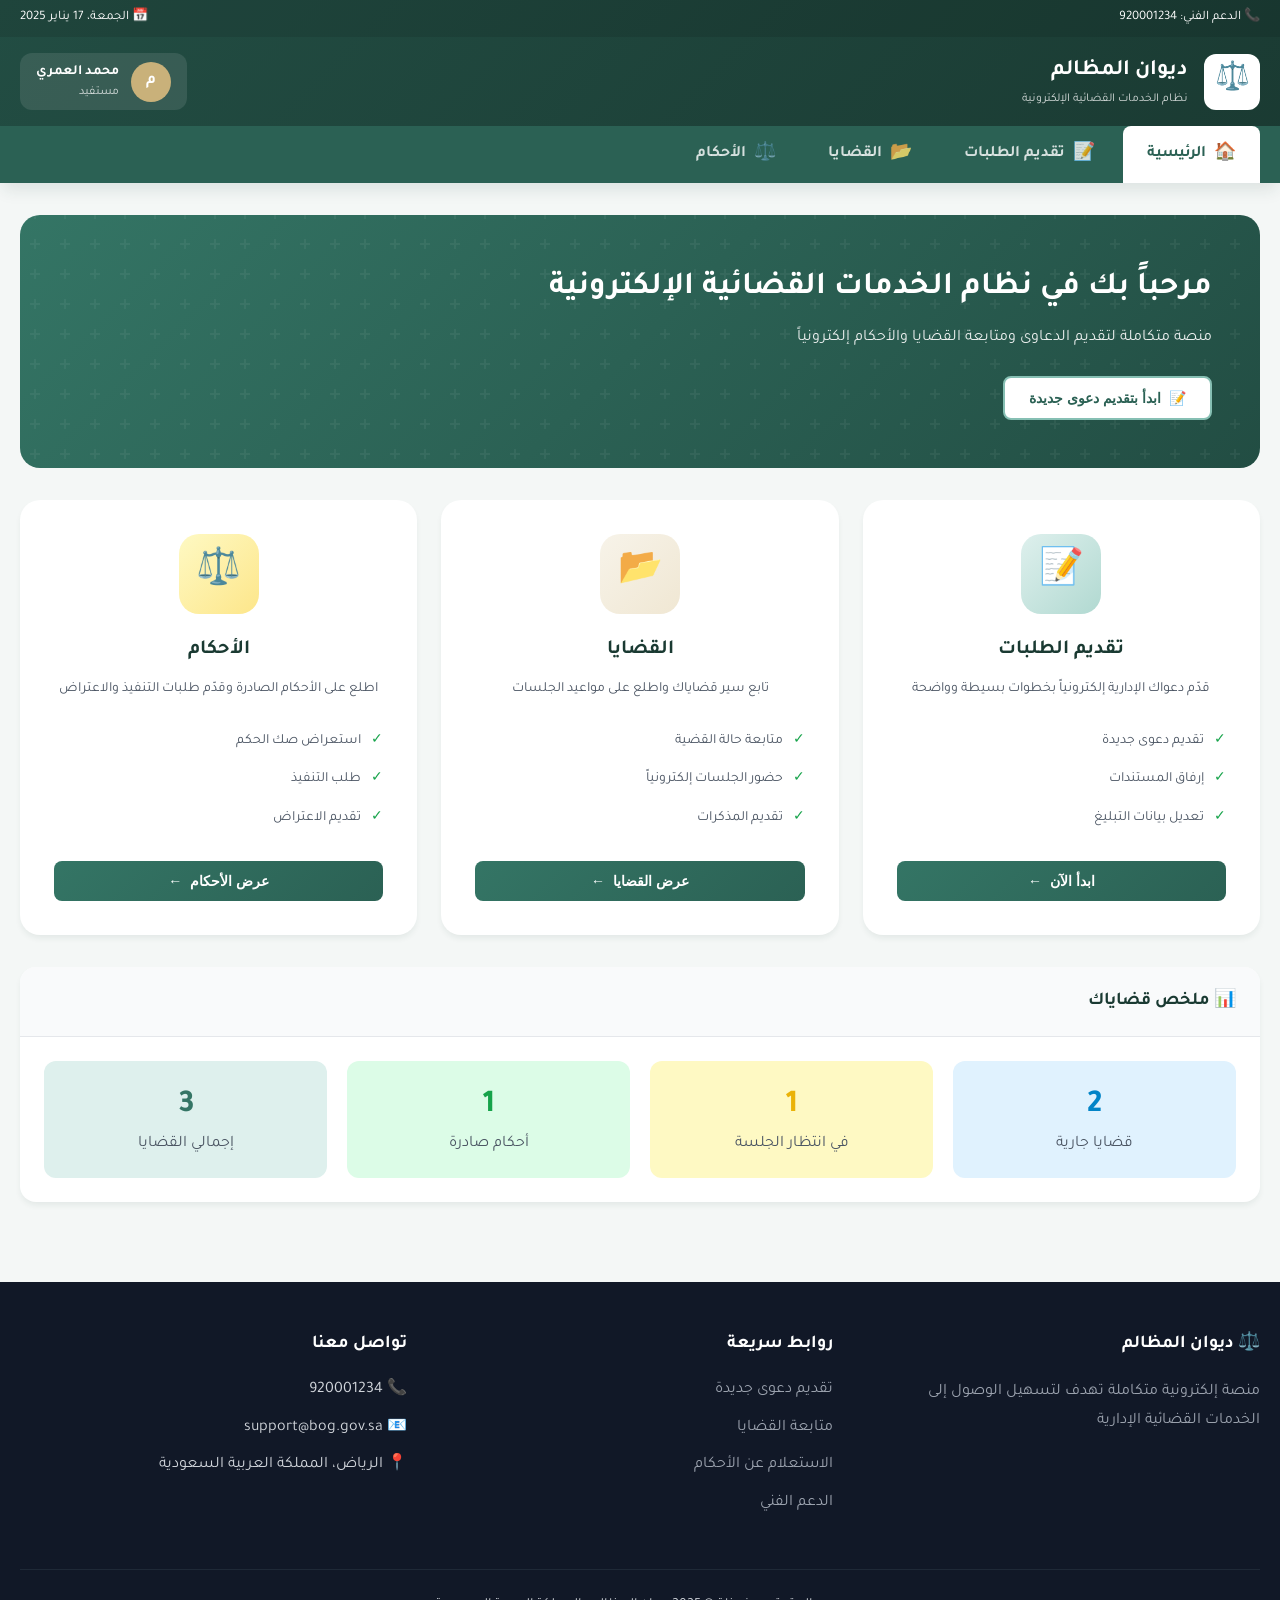
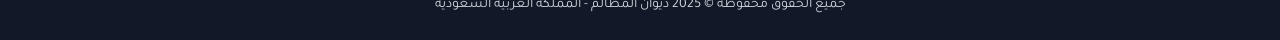
==== index.html @ 672f62c6 "s" ====
<!DOCTYPE html>
<html lang="ar" dir="rtl">

<head>
    <meta charset="UTF-8">
    <meta name="viewport" content="width=device-width, initial-scale=1.0">
    <title>نظام الخدمات القضائية الإلكترونية</title>

    <!-- استدعاء ملفات CSS -->
    <link rel="stylesheet" href="colors.css">
    <link rel="stylesheet" href="controls.css">
    <link rel="stylesheet" href="components.css">

    <!-- خط عربي -->
    <link href="https://fonts.googleapis.com/css2?family=Tajawal:wght@400;500;700;800&display=swap" rel="stylesheet">

    <style>
        body {
            font-family: 'Tajawal', 'Segoe UI', Tahoma, sans-serif;
        }
    </style>
</head>

<body>
    <!-- الهيدر -->
    <header class="header">
        <div class="header-top">
            <div class="container">
                <div>📞 الدعم الفني: 920001234</div>
                <div>📅 الجمعة، 17 يناير 2025</div>
            </div>
        </div>
        <div class="header-main">
            <div class="container">
                <div class="logo">
                    <div class="logo-icon">⚖️</div>
                    <div class="logo-text">
                        <h1>ديوان المظالم</h1>
                        <p>نظام الخدمات القضائية الإلكترونية</p>
                    </div>
                </div>
                <div class="header-actions">
                    <div class="user-menu">
                        <div class="user-avatar">م</div>
                        <div class="user-info">
                            <div class="user-name">محمد العمري</div>
                            <div class="user-role">مستفيد</div>
                        </div>
                    </div>
                </div>
            </div>
        </div>
        <nav class="main-nav">
            <div class="container">
                <ul class="nav-list">
                    <li class="nav-item active">
                        <a href="#" data-section="home">
                            <span class="nav-icon">🏠</span>
                            الرئيسية
                        </a>
                    </li>
                    <li class="nav-item">
                        <a href="#" data-section="requests">
                            <span class="nav-icon">📝</span>
                            تقديم الطلبات
                        </a>
                    </li>
                    <li class="nav-item">
                        <a href="#" data-section="cases">
                            <span class="nav-icon">📂</span>
                            القضايا
                        </a>
                    </li>
                    <li class="nav-item">
                        <a href="#" data-section="verdicts">
                            <span class="nav-icon">⚖️</span>
                            الأحكام
                        </a>
                    </li>
                </ul>
            </div>
        </nav>
    </header>

    <!-- المحتوى الرئيسي -->
    <main class="main-content">
        <div class="container" id="main-content">
            <!-- سيتم تحميل المحتوى ديناميكياً -->
        </div>
    </main>

    <!-- Footer -->
    <footer class="footer">
        <div class="container">
            <div class="footer-content">
                <div class="footer-section">
                    <h3>⚖️ ديوان المظالم</h3>
                    <p style="color: var(--gray-400); line-height: 1.8;">
                        منصة إلكترونية متكاملة تهدف لتسهيل الوصول إلى الخدمات القضائية الإدارية
                    </p>
                </div>
                <div class="footer-section">
                    <h3>روابط سريعة</h3>
                    <ul class="footer-links">
                        <li><a href="#">تقديم دعوى جديدة</a></li>
                        <li><a href="#">متابعة القضايا</a></li>
                        <li><a href="#">الاستعلام عن الأحكام</a></li>
                        <li><a href="#">الدعم الفني</a></li>
                    </ul>
                </div>
                <div class="footer-section">
                    <h3>تواصل معنا</h3>
                    <ul class="footer-links">
                        <li>📞 920001234</li>
                        <li>📧 support@bog.gov.sa</li>
                        <li>📍 الرياض، المملكة العربية السعودية</li>
                    </ul>
                </div>
            </div>
            <div class="footer-bottom">
                <p>جميع الحقوق محفوظة © 2025 ديوان المظالم - المملكة العربية السعودية</p>
            </div>
        </div>
    </footer>

    <!-- استدعاء ملف JavaScript -->
    <script src="app.js"></script>
</body>

</html>
---- colors.css ----
/* colors.css - هوية ناجز المحدثة */

:root {
    /* الألوان الأساسية - الأخضر الخاص بناجز */
    --primary-900: #1a3a32;
    --primary-800: #224d43;
    --primary-700: #2b6154;
    --primary-600: #347565;
    --primary-500: #3d8977;
    /* اللون الأساسي للهوية */
    --primary-400: #5fa494;
    --primary-300: #86bfb3;
    --primary-200: #b1d9d1;
    --primary-100: #def0ed;
    --primary-50: #eff8f6;

    /* الألوان الثانوية - الذهبي/البيج الهادئ */
    --secondary-900: #4a3f28;
    --secondary-800: #6b5c3b;
    --secondary-700: #8c794d;
    --secondary-600: #ad9660;
    --secondary-500: #c9b17a;
    /* اللون الذهبي الفرعي */
    --secondary-400: #d6c397;
    --secondary-300: #e3d5b5;
    --secondary-200: #f0e7d3;
    --secondary-100: #f7f3e9;
    --secondary-50: #fcfaf5;

    /* ألوان التنبيه والحالات */
    --warning-500: #eab308;
    /* برتقالي ذهبي */
    --warning-100: #fef9c3;
    --danger-500: #dc2626;
    /* أحمر رسمي */
    --danger-100: #fee2e2;
    --success-500: #16a34a;
    /* أخضر إيجابي */
    --success-100: #dcfce7;
    --info-500: #0284c7;
    /* أزرق معلوماتي */
    --info-100: #e0f2fe;

    /* ألوان محايدة (Neutral Grays) */
    --gray-900: #111827;
    --gray-800: #1f2937;
    --gray-700: #374151;
    --gray-600: #4b5563;
    --gray-500: #6b7280;
    --gray-400: #9ca3af;
    --gray-300: #d1d5db;
    --gray-200: #e5e7eb;
    --gray-100: #f3f4f6;
    --gray-50: #f9fafb;
    --white: #ffffff;

    /* ألوان الخلفية */
    --bg-primary: #f4f7f6;
    /* خلفية تميل للأخضر الفاتح جداً */
    --bg-secondary: var(--white);
    --bg-accent: var(--primary-50);

    /* ألوان النص */
    --text-primary: #1a3a32;
    /* نص داكن بلون الهوية */
    --text-secondary: #4b5563;
    --text-muted: #9ca3af;
    --text-inverse: var(--white);

    /* ألوان الحدود */
    --border-light: #e5e7eb;
    --border-medium: #d1d5db;
    --border-dark: var(--primary-200);

    /* ظلال ناعمة (Soft Shadows) */
    --shadow-sm: 0 1px 2px 0 rgba(26, 58, 50, 0.05);
    --shadow-md: 0 4px 6px -1px rgba(26, 58, 50, 0.08);
    --shadow-lg: 0 10px 15px -3px rgba(26, 58, 50, 0.1);
}
---- controls.css ----
/* controls.css - ملف عناصر التحكم */

/* إعادة تعيين */
* {
    margin: 0;
    padding: 0;
    box-sizing: border-box;
}

body {
    font-family: 'Segoe UI', Tahoma, Geneva, Verdana, sans-serif;
    background-color: var(--bg-primary);
    color: var(--text-primary);
    line-height: 1.6;
    direction: rtl;
}

/* الحاوية الرئيسية */
.container {
    max-width: 1400px;
    margin: 0 auto;
    padding: 0 20px;
}

/* الأزرار */
.btn {
    display: inline-flex;
    align-items: center;
    justify-content: center;
    gap: 8px;
    padding: 12px 24px;
    border: none;
    border-radius: 8px;
    font-size: 14px;
    font-weight: 600;
    cursor: pointer;
    transition: all 0.3s ease;
    text-decoration: none;
}

.btn-primary {
    background: linear-gradient(135deg, var(--primary-600), var(--primary-700));
    color: var(--text-inverse);
}

.btn-primary:hover {
    background: linear-gradient(135deg, var(--primary-700), var(--primary-800));
    transform: translateY(-2px);
    box-shadow: var(--shadow-lg);
}

.btn-secondary {
    background: var(--white);
    color: var(--primary-700);
    border: 2px solid var(--primary-300);
}

.btn-secondary:hover {
    background: var(--primary-50);
    border-color: var(--primary-500);
}

.btn-success {
    background: linear-gradient(135deg, var(--secondary-500), var(--secondary-600));
    color: var(--text-inverse);
}

.btn-success:hover {
    background: linear-gradient(135deg, var(--secondary-600), var(--secondary-700));
    transform: translateY(-2px);
}

.btn-danger {
    background: linear-gradient(135deg, var(--danger-500), #dc2626);
    color: var(--text-inverse);
}

.btn-outline {
    background: transparent;
    color: var(--primary-600);
    border: 2px solid var(--primary-400);
}

.btn-outline:hover {
    background: var(--primary-600);
    color: var(--text-inverse);
}

.btn-sm {
    padding: 8px 16px;
    font-size: 13px;
}

.btn-lg {
    padding: 16px 32px;
    font-size: 16px;
}

.btn-block {
    width: 100%;
}

/* حقول الإدخال */
.form-group {
    margin-bottom: 20px;
}

.form-label {
    display: block;
    margin-bottom: 8px;
    font-weight: 600;
    color: var(--text-primary);
}

.form-label.required::after {
    content: ' *';
    color: var(--danger-500);
}

.form-control {
    width: 100%;
    padding: 12px 16px;
    border: 2px solid var(--border-light);
    border-radius: 8px;
    font-size: 14px;
    transition: all 0.3s ease;
    background: var(--white);
}

.form-control:focus {
    outline: none;
    border-color: var(--primary-500);
    box-shadow: 0 0 0 3px rgba(58, 124, 165, 0.1);
}

.form-control:disabled {
    background: var(--gray-100);
    cursor: not-allowed;
}

.form-control.error {
    border-color: var(--danger-500);
}

.form-hint {
    font-size: 12px;
    color: var(--text-muted);
    margin-top: 4px;
}

.form-error {
    font-size: 12px;
    color: var(--danger-500);
    margin-top: 4px;
}

/* القوائم المنسدلة */
.form-select {
    appearance: none;
    background-image: url("data:image/svg+xml,%3Csvg xmlns='http://www.w3.org/2000/svg' width='12' height='12' viewBox='0 0 12 12'%3E%3Cpath fill='%236b7280' d='M6 8L1 3h10z'/%3E%3C/svg%3E");
    background-repeat: no-repeat;
    background-position: left 12px center;
    padding-left: 40px;
}

/* مربعات الاختيار */
.checkbox-group {
    display: flex;
    align-items: center;
    gap: 10px;
}

.checkbox {
    width: 20px;
    height: 20px;
    accent-color: var(--primary-600);
}

/* البطاقات */
.card {
    background: var(--white);
    border-radius: 16px;
    box-shadow: var(--shadow-md);
    overflow: hidden;
    transition: all 0.3s ease;
}

.card:hover {
    box-shadow: var(--shadow-xl);
    transform: translateY(-4px);
}

.card-header {
    padding: 20px 24px;
    border-bottom: 1px solid var(--border-light);
    background: var(--gray-50);
}

.card-title {
    font-size: 18px;
    font-weight: 700;
    color: var(--text-primary);
}

.card-body {
    padding: 24px;
}

.card-footer {
    padding: 16px 24px;
    border-top: 1px solid var(--border-light);
    background: var(--gray-50);
}

/* الشارات */
.badge {
    display: inline-flex;
    align-items: center;
    padding: 4px 12px;
    border-radius: 20px;
    font-size: 12px;
    font-weight: 600;
}

.badge-primary {
    background: var(--primary-100);
    color: var(--primary-700);
}

.badge-success {
    background: var(--success-100);
    color: var(--secondary-700);
}

.badge-warning {
    background: var(--warning-100);
    color: #b45309;
}

.badge-danger {
    background: var(--danger-100);
    color: #b91c1c;
}

.badge-info {
    background: var(--info-100);
    color: #1d4ed8;
}

/* التنبيهات */
.alert {
    padding: 16px 20px;
    border-radius: 12px;
    margin-bottom: 20px;
    display: flex;
    align-items: flex-start;
    gap: 12px;
}

.alert-success {
    background: var(--success-100);
    border: 1px solid var(--success-500);
    color: var(--secondary-800);
}

.alert-warning {
    background: var(--warning-100);
    border: 1px solid var(--warning-500);
    color: #92400e;
}

.alert-danger {
    background: var(--danger-100);
    border: 1px solid var(--danger-500);
    color: #991b1b;
}

.alert-info {
    background: var(--info-100);
    border: 1px solid var(--info-500);
    color: #1e40af;
}

/* الجداول */
.table-container {
    overflow-x: auto;
    border-radius: 12px;
    box-shadow: var(--shadow-md);
}

.table {
    width: 100%;
    border-collapse: collapse;
    background: var(--white);
}

.table th,
.table td {
    padding: 14px 16px;
    text-align: right;
    border-bottom: 1px solid var(--border-light);
}

.table th {
    background: var(--primary-700);
    color: var(--text-inverse);
    font-weight: 600;
}

.table tbody tr:hover {
    background: var(--gray-50);
}

.table tbody tr:last-child td {
    border-bottom: none;
}

/* التبويبات */
.tabs {
    display: flex;
    gap: 4px;
    background: var(--gray-100);
    padding: 4px;
    border-radius: 12px;
}

.tab {
    padding: 12px 24px;
    border: none;
    background: transparent;
    border-radius: 8px;
    cursor: pointer;
    font-weight: 600;
    color: var(--text-secondary);
    transition: all 0.3s ease;
}

.tab:hover {
    color: var(--primary-600);
}

.tab.active {
    background: var(--white);
    color: var(--primary-700);
    box-shadow: var(--shadow-sm);
}

/* خطوات المعالج */
.stepper {
    display: flex;
    justify-content: space-between;
    margin-bottom: 40px;
    position: relative;
}

.stepper::before {
    content: '';
    position: absolute;
    top: 20px;
    right: 0;
    left: 0;
    height: 3px;
    background: var(--gray-200);
    z-index: 0;
}

.step {
    display: flex;
    flex-direction: column;
    align-items: center;
    position: relative;
    z-index: 1;
}

.step-number {
    width: 44px;
    height: 44px;
    border-radius: 50%;
    background: var(--gray-200);
    color: var(--text-secondary);
    display: flex;
    align-items: center;
    justify-content: center;
    font-weight: 700;
    font-size: 16px;
    margin-bottom: 8px;
    transition: all 0.3s ease;
}

.step.active .step-number {
    background: var(--primary-600);
    color: var(--text-inverse);
    box-shadow: 0 0 0 4px rgba(58, 124, 165, 0.2);
}

.step.completed .step-number {
    background: var(--success-500);
    color: var(--text-inverse);
}

.step-label {
    font-size: 13px;
    font-weight: 600;
    color: var(--text-muted);
}

.step.active .step-label,
.step.completed .step-label {
    color: var(--text-primary);
}

/* Modal */
.modal-overlay {
    position: fixed;
    inset: 0;
    background: rgba(0, 0, 0, 0.5);
    display: flex;
    align-items: center;
    justify-content: center;
    z-index: 1000;
    opacity: 0;
    visibility: hidden;
    transition: all 0.3s ease;
}

.modal-overlay.active {
    opacity: 1;
    visibility: visible;
}

.modal {
    background: var(--white);
    border-radius: 20px;
    width: 90%;
    max-width: 600px;
    max-height: 90vh;
    overflow-y: auto;
    transform: scale(0.9);
    transition: all 0.3s ease;
}

.modal-overlay.active .modal {
    transform: scale(1);
}

.modal-header {
    padding: 20px 24px;
    border-bottom: 1px solid var(--border-light);
    display: flex;
    align-items: center;
    justify-content: space-between;
}

.modal-title {
    font-size: 20px;
    font-weight: 700;
}

.modal-close {
    width: 36px;
    height: 36px;
    border: none;
    background: var(--gray-100);
    border-radius: 50%;
    cursor: pointer;
    font-size: 20px;
    color: var(--text-secondary);
    transition: all 0.3s ease;
}

.modal-close:hover {
    background: var(--danger-100);
    color: var(--danger-500);
}

.modal-body {
    padding: 24px;
}

.modal-footer {
    padding: 16px 24px;
    border-top: 1px solid var(--border-light);
    display: flex;
    gap: 12px;
    justify-content: flex-start;
}

/* Loader */
.loader {
    width: 40px;
    height: 40px;
    border: 4px solid var(--gray-200);
    border-top-color: var(--primary-600);
    border-radius: 50%;
    animation: spin 1s linear infinite;
}

@keyframes spin {
    to {
        transform: rotate(360deg);
    }
}

/* رسائل فارغة */
.empty-state {
    text-align: center;
    padding: 60px 20px;
}

.empty-state-icon {
    font-size: 64px;
    margin-bottom: 20px;
}

.empty-state-title {
    font-size: 20px;
    font-weight: 700;
    margin-bottom: 8px;
    color: var(--text-primary);
}

.empty-state-text {
    color: var(--text-secondary);
    margin-bottom: 24px;
}
---- components.css ----
/* components.css - مكونات الواجهة الرئيسية */

/* الهيدر */
.header {
    background: linear-gradient(135deg, var(--primary-800), var(--primary-900));
    color: var(--text-inverse);
    padding: 0;
    position: sticky;
    top: 0;
    z-index: 100;
    box-shadow: var(--shadow-lg);
}

.header-top {
    background: rgba(0, 0, 0, 0.1);
    padding: 8px 0;
    font-size: 13px;
}

.header-top .container {
    display: flex;
    justify-content: space-between;
    align-items: center;
}

.header-main {
    padding: 16px 0;
}

.header-main .container {
    display: flex;
    justify-content: space-between;
    align-items: center;
}

.logo {
    display: flex;
    align-items: center;
    gap: 16px;
}

.logo-icon {
    width: 56px;
    height: 56px;
    background: var(--white);
    border-radius: 12px;
    display: flex;
    align-items: center;
    justify-content: center;
    font-size: 28px;
}

.logo-text h1 {
    font-size: 22px;
    font-weight: 700;
}

.logo-text p {
    font-size: 12px;
    opacity: 0.8;
}

.header-actions {
    display: flex;
    align-items: center;
    gap: 16px;
}

.user-menu {
    display: flex;
    align-items: center;
    gap: 12px;
    padding: 8px 16px;
    background: rgba(255, 255, 255, 0.1);
    border-radius: 12px;
    cursor: pointer;
    transition: all 0.3s ease;
}

.user-menu:hover {
    background: rgba(255, 255, 255, 0.2);
}

.user-avatar {
    width: 40px;
    height: 40px;
    background: var(--secondary-500);
    border-radius: 50%;
    display: flex;
    align-items: center;
    justify-content: center;
    font-weight: 700;
}

.user-info {
    text-align: right;
}

.user-name {
    font-weight: 600;
    font-size: 14px;
}

.user-role {
    font-size: 12px;
    opacity: 0.8;
}

/* التنقل الرئيسي */
.main-nav {
    background: var(--primary-700);
}

.nav-list {
    display: flex;
    list-style: none;
    gap: 4px;
}

.nav-item a {
    display: flex;
    align-items: center;
    gap: 8px;
    padding: 14px 24px;
    color: rgba(255, 255, 255, 0.8);
    text-decoration: none;
    font-weight: 600;
    transition: all 0.3s ease;
    border-radius: 8px 8px 0 0;
}

.nav-item a:hover,
.nav-item.active a {
    background: var(--white);
    color: var(--primary-700);
}

.nav-icon {
    font-size: 18px;
}

/* المحتوى الرئيسي */
.main-content {
    padding: 32px 0;
    min-height: calc(100vh - 200px);
}

/* البانر */
.hero-banner {
    background: linear-gradient(135deg, var(--primary-600), var(--primary-800));
    color: var(--text-inverse);
    padding: 48px;
    border-radius: 20px;
    margin-bottom: 32px;
    position: relative;
    overflow: hidden;
}

.hero-banner::before {
    content: '';
    position: absolute;
    top: -50%;
    left: -50%;
    width: 200%;
    height: 200%;
    background: url("data:image/svg+xml,%3Csvg width='60' height='60' viewBox='0 0 60 60' xmlns='http://www.w3.org/2000/svg'%3E%3Cg fill='none' fill-rule='evenodd'%3E%3Cg fill='%23ffffff' fill-opacity='0.05'%3E%3Cpath d='M36 34v-4h-2v4h-4v2h4v4h2v-4h4v-2h-4zm0-30V0h-2v4h-4v2h4v4h2V6h4V4h-4zM6 34v-4H4v4H0v2h4v4h2v-4h4v-2H6zM6 4V0H4v4H0v2h4v4h2V6h4V4H6z'/%3E%3C/g%3E%3C/g%3E%3C/svg%3E");
}

.hero-content {
    position: relative;
    z-index: 1;
}

.hero-title {
    font-size: 32px;
    font-weight: 700;
    margin-bottom: 12px;
}

.hero-subtitle {
    font-size: 16px;
    opacity: 0.9;
    margin-bottom: 24px;
}

/* بطاقات الخدمات */
.services-grid {
    display: grid;
    grid-template-columns: repeat(auto-fit, minmax(320px, 1fr));
    gap: 24px;
    margin-bottom: 32px;
}

.service-card {
    background: var(--white);
    border-radius: 20px;
    padding: 32px;
    text-align: center;
    box-shadow: var(--shadow-md);
    transition: all 0.3s ease;
    cursor: pointer;
    border: 2px solid transparent;
}

.service-card:hover {
    transform: translateY(-8px);
    box-shadow: var(--shadow-xl);
    border-color: var(--primary-300);
}

.service-card.active {
    border-color: var(--primary-500);
    background: var(--primary-50);
}

.service-icon {
    width: 80px;
    height: 80px;
    margin: 0 auto 20px;
    background: linear-gradient(135deg, var(--primary-100), var(--primary-200));
    border-radius: 20px;
    display: flex;
    align-items: center;
    justify-content: center;
    font-size: 36px;
}

.service-card:nth-child(2) .service-icon {
    background: linear-gradient(135deg, var(--secondary-100), var(--secondary-200));
}

.service-card:nth-child(3) .service-icon {
    background: linear-gradient(135deg, var(--warning-100), #fde68a);
}

.service-title {
    font-size: 20px;
    font-weight: 700;
    margin-bottom: 12px;
    color: var(--text-primary);
}

.service-desc {
    color: var(--text-secondary);
    font-size: 14px;
    margin-bottom: 20px;
    line-height: 1.7;
}

.service-features {
    text-align: right;
    margin-bottom: 24px;
}

.service-feature {
    display: flex;
    align-items: center;
    gap: 10px;
    padding: 8px 0;
    font-size: 14px;
    color: var(--text-secondary);
}

.service-feature-icon {
    color: var(--success-500);
}

/* نموذج تقديم الدعوى */
.form-section {
    background: var(--white);
    border-radius: 20px;
    padding: 32px;
    box-shadow: var(--shadow-md);
    margin-bottom: 24px;
}

.section-title {
    font-size: 20px;
    font-weight: 700;
    margin-bottom: 24px;
    padding-bottom: 16px;
    border-bottom: 2px solid var(--gray-100);
    display: flex;
    align-items: center;
    gap: 12px;
}

.section-icon {
    width: 44px;
    height: 44px;
    background: var(--primary-100);
    border-radius: 12px;
    display: flex;
    align-items: center;
    justify-content: center;
    font-size: 20px;
    color: var(--primary-600);
}

.form-row {
    display: grid;
    grid-template-columns: repeat(auto-fit, minmax(250px, 1fr));
    gap: 20px;
}

/* بطاقة الطرف */
.party-card {
    background: var(--gray-50);
    border-radius: 16px;
    padding: 24px;
    margin-bottom: 20px;
    border: 2px solid var(--border-light);
}

.party-header {
    display: flex;
    justify-content: space-between;
    align-items: center;
    margin-bottom: 20px;
}

.party-title {
    font-size: 16px;
    font-weight: 700;
    display: flex;
    align-items: center;
    gap: 10px;
}

.party-badge {
    padding: 4px 12px;
    background: var(--primary-100);
    color: var(--primary-700);
    border-radius: 20px;
    font-size: 12px;
    font-weight: 600;
}

/* رفع الملفات */
.file-upload-area {
    border: 2px dashed var(--border-medium);
    border-radius: 16px;
    padding: 40px;
    text-align: center;
    transition: all 0.3s ease;
    cursor: pointer;
}

.file-upload-area:hover,
.file-upload-area.dragover {
    border-color: var(--primary-500);
    background: var(--primary-50);
}

.file-upload-icon {
    font-size: 48px;
    color: var(--primary-400);
    margin-bottom: 16px;
}

.file-upload-text {
    font-size: 16px;
    color: var(--text-secondary);
    margin-bottom: 8px;
}

.file-upload-hint {
    font-size: 13px;
    color: var(--text-muted);
}

.file-list {
    margin-top: 20px;
}

.file-item {
    display: flex;
    align-items: center;
    justify-content: space-between;
    padding: 12px 16px;
    background: var(--gray-50);
    border-radius: 10px;
    margin-bottom: 8px;
}

.file-info {
    display: flex;
    align-items: center;
    gap: 12px;
}

.file-icon {
    font-size: 24px;
    color: var(--primary-500);
}

.file-name {
    font-weight: 600;
}

.file-size {
    font-size: 12px;
    color: var(--text-muted);
}

.file-remove {
    color: var(--danger-500);
    cursor: pointer;
    padding: 4px;
}

/* بطاقات القضايا */
.cases-list {
    display: flex;
    flex-direction: column;
    gap: 16px;
}

.case-card {
    background: var(--white);
    border-radius: 16px;
    padding: 24px;
    box-shadow: var(--shadow-md);
    border-right: 4px solid var(--primary-500);
    transition: all 0.3s ease;
}

.case-card:hover {
    box-shadow: var(--shadow-lg);
    transform: translateX(-4px);
}

.case-header {
    display: flex;
    justify-content: space-between;
    align-items: flex-start;
    margin-bottom: 16px;
}

.case-number {
    font-size: 18px;
    font-weight: 700;
    color: var(--primary-700);
}

.case-status {
    padding: 6px 14px;
    border-radius: 20px;
    font-size: 13px;
    font-weight: 600;
}

.case-status.pending {
    background: var(--warning-100);
    color: #b45309;
}

.case-status.active {
    background: var(--info-100);
    color: #1d4ed8;
}

.case-status.completed {
    background: var(--success-100);
    color: var(--secondary-700);
}

.case-details {
    display: grid;
    grid-template-columns: repeat(auto-fit, minmax(200px, 1fr));
    gap: 16px;
    margin-bottom: 20px;
}

.case-detail {
    display: flex;
    flex-direction: column;
    gap: 4px;
}

.case-detail-label {
    font-size: 12px;
    color: var(--text-muted);
}

.case-detail-value {
    font-weight: 600;
}

.case-actions {
    display: flex;
    gap: 12px;
    padding-top: 16px;
    border-top: 1px solid var(--border-light);
}

/* بطاقة الجلسة */
.session-card {
    background: linear-gradient(135deg, var(--primary-50), var(--white));
    border: 2px solid var(--primary-200);
    border-radius: 16px;
    padding: 24px;
    margin-bottom: 16px;
}

.session-header {
    display: flex;
    justify-content: space-between;
    align-items: center;
    margin-bottom: 20px;
}

.session-date {
    display: flex;
    align-items: center;
    gap: 12px;
}

.session-date-icon {
    width: 50px;
    height: 50px;
    background: var(--primary-600);
    color: var(--white);
    border-radius: 12px;
    display: flex;
    flex-direction: column;
    align-items: center;
    justify-content: center;
    font-size: 12px;
}

.session-date-day {
    font-size: 18px;
    font-weight: 700;
}

.session-info h4 {
    font-weight: 700;
    margin-bottom: 4px;
}

.session-info p {
    font-size: 13px;
    color: var(--text-secondary);
}

.session-link {
    display: inline-flex;
    align-items: center;
    gap: 8px;
    padding: 10px 20px;
    background: var(--success-500);
    color: var(--white);
    text-decoration: none;
    border-radius: 10px;
    font-weight: 600;
    transition: all 0.3s ease;
}

.session-link:hover {
    background: var(--secondary-600);
}

/* بطاقة الحكم */
.verdict-card {
    background: var(--white);
    border-radius: 20px;
    overflow: hidden;
    box-shadow: var(--shadow-lg);
}

.verdict-header {
    background: linear-gradient(135deg, var(--primary-700), var(--primary-800));
    color: var(--white);
    padding: 24px 32px;
}

.verdict-title {
    font-size: 20px;
    font-weight: 700;
    margin-bottom: 8px;
}

.verdict-meta {
    display: flex;
    gap: 24px;
    font-size: 14px;
    opacity: 0.9;
}

.verdict-body {
    padding: 32px;
}

.verdict-content {
    background: var(--gray-50);
    padding: 24px;
    border-radius: 12px;
    border-right: 4px solid var(--primary-500);
    margin-bottom: 24px;
    line-height: 1.8;
}

.verdict-actions {
    display: flex;
    gap: 16px;
    flex-wrap: wrap;
}

/* Footer */
.footer {
    background: var(--gray-900);
    color: var(--gray-300);
    padding: 48px 0 24px;
    margin-top: 48px;
}

.footer-content {
    display: grid;
    grid-template-columns: repeat(auto-fit, minmax(250px, 1fr));
    gap: 40px;
    margin-bottom: 40px;
}

.footer-section h3 {
    color: var(--white);
    font-size: 18px;
    margin-bottom: 20px;
}

.footer-links {
    list-style: none;
}

.footer-links li {
    margin-bottom: 12px;
}

.footer-links a {
    color: var(--gray-400);
    text-decoration: none;
    transition: color 0.3s ease;
}

.footer-links a:hover {
    color: var(--white);
}

.footer-bottom {
    padding-top: 24px;
    border-top: 1px solid var(--gray-800);
    text-align: center;
    font-size: 14px;
}

/* Responsive */
@media (max-width: 768px) {
    .header-main .container {
        flex-direction: column;
        gap: 16px;
    }

    .nav-list {
        flex-wrap: wrap;
        justify-content: center;
    }

    .hero-banner {
        padding: 24px;
    }

    .hero-title {
        font-size: 24px;
    }

    .services-grid {
        grid-template-columns: 1fr;
    }

    .form-row {
        grid-template-columns: 1fr;
    }

    .case-actions {
        flex-direction: column;
    }

    .verdict-actions {
        flex-direction: column;
    }

    .modal {
        width: 95%;
        margin: 10px;
    }
}
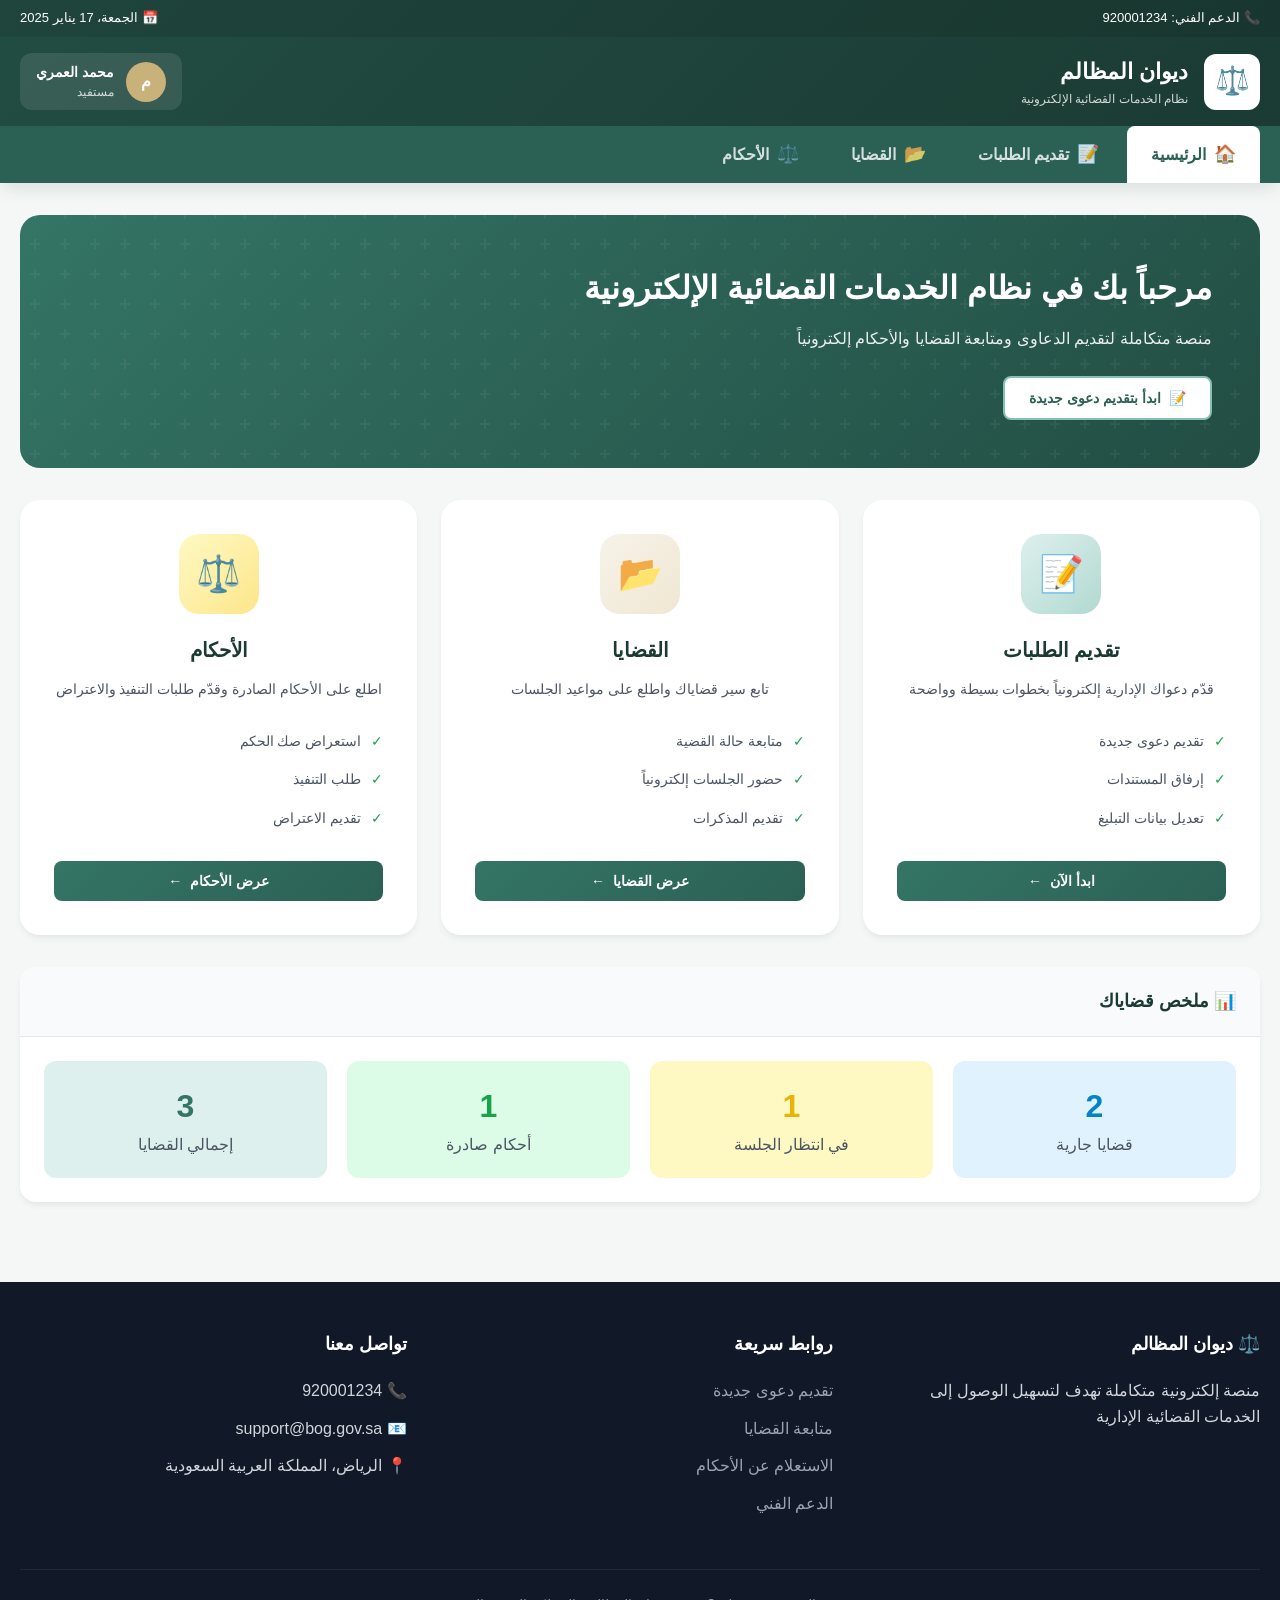
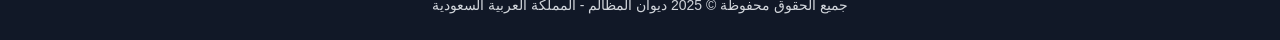
==== commit b3d658c1: "ss" ====
--- a/index.html
+++ b/index.html
@@ -4,30 +4,26 @@
 <head>
     <meta charset="UTF-8">
     <meta name="viewport" content="width=device-width, initial-scale=1.0">
-    <title>نظام الخدمات القضائية الإلكترونية</title>
+    <title>نظام الخدمات القضائية الإلكترونية - ديوان المظالم</title>
 
-    <!-- استدعاء ملفات CSS -->
-    <link rel="stylesheet" href="colors.css">
-    <link rel="stylesheet" href="controls.css">
-    <link rel="stylesheet" href="components.css">
-
-    <!-- خط عربي -->
-    <link href="https://fonts.googleapis.com/css2?family=Tajawal:wght@400;500;700;800&display=swap" rel="stylesheet">
-
-    <style>
-        body {
-            font-family: 'Tajawal', 'Segoe UI', Tahoma, sans-serif;
-        }
-    </style>
+    <!-- CSS Files -->
+    <link rel="stylesheet" href="css/variables.css">
+    <link rel="stylesheet" href="css/base.css">
+    <link rel="stylesheet" href="css/controls.css">
+    <link rel="stylesheet" href="css/layout.css">
+    <link rel="stylesheet" href="css/cards.css">
+    <link rel="stylesheet" href="css/forms.css">
+    <link rel="stylesheet" href="css/modals.css">
+    <link rel="stylesheet" href="css/tables.css">
 </head>
 
 <body>
-    <!-- الهيدر -->
+    <!-- Header -->
     <header class="header">
         <div class="header-top">
             <div class="container">
-                <div>📞 الدعم الفني: 920001234</div>
-                <div>📅 الجمعة، 17 يناير 2025</div>
+                <span>📞 الدعم الفني: 920001234</span>
+                <span>📅 الجمعة، 17 يناير 2025</span>
             </div>
         </div>
         <div class="header-main">
@@ -82,10 +78,10 @@
         </nav>
     </header>
 
-    <!-- المحتوى الرئيسي -->
+    <!-- Main Content -->
     <main class="main-content">
         <div class="container" id="main-content">
-            <!-- سيتم تحميل المحتوى ديناميكياً -->
+            <!-- المحتوى يتم تحميله ديناميكياً -->
         </div>
     </main>
 
@@ -95,9 +91,7 @@
             <div class="footer-content">
                 <div class="footer-section">
                     <h3>⚖️ ديوان المظالم</h3>
-                    <p style="color: var(--gray-400); line-height: 1.8;">
-                        منصة إلكترونية متكاملة تهدف لتسهيل الوصول إلى الخدمات القضائية الإدارية
-                    </p>
+                    <p>منصة إلكترونية متكاملة تهدف لتسهيل الوصول إلى الخدمات القضائية الإدارية</p>
                 </div>
                 <div class="footer-section">
                     <h3>روابط سريعة</h3>
@@ -123,8 +117,18 @@
         </div>
     </footer>
 
-    <!-- استدعاء ملف JavaScript -->
-    <script src="app.js"></script>
+    <!-- JavaScript Files -->
+    <script src="js/data.js"></script>
+    <script src="js/utils.js"></script>
+    <script src="js/navigation.js"></script>
+    <script src="js/pages/home.js"></script>
+    <script src="js/pages/requests.js"></script>
+    <script src="js/pages/cases.js"></script>
+    <script src="js/pages/verdicts.js"></script>
+    <script src="js/components/stepper.js"></script>
+    <script src="js/components/fileUpload.js"></script>
+    <script src="js/components/modals.js"></script>
+    <script src="js/app.js"></script>
 </body>
 
 </html>
--- a/css/variables.css
+++ b/css/variables.css
@@ -0,0 +1,72 @@
+/* variables.css - المتغيرات والألوان */
+
+:root {
+    /* الألوان الأساسية - الأخضر الخاص بناجز */
+    --primary-900: #1a3a32;
+    --primary-800: #224d43;
+    --primary-700: #2b6154;
+    --primary-600: #347565;
+    --primary-500: #3d8977;
+    --primary-400: #5fa494;
+    --primary-300: #86bfb3;
+    --primary-200: #b1d9d1;
+    --primary-100: #def0ed;
+    --primary-50: #eff8f6;
+
+    /* الألوان الثانوية - الذهبي/البيج الهادئ */
+    --secondary-900: #4a3f28;
+    --secondary-800: #6b5c3b;
+    --secondary-700: #8c794d;
+    --secondary-600: #ad9660;
+    --secondary-500: #c9b17a;
+    --secondary-400: #d6c397;
+    --secondary-300: #e3d5b5;
+    --secondary-200: #f0e7d3;
+    --secondary-100: #f7f3e9;
+    --secondary-50: #fcfaf5;
+
+    /* ألوان التنبيه والحالات */
+    --warning-500: #eab308;
+    --warning-100: #fef9c3;
+    --danger-500: #dc2626;
+    --danger-100: #fee2e2;
+    --success-500: #16a34a;
+    --success-100: #dcfce7;
+    --info-500: #0284c7;
+    --info-100: #e0f2fe;
+
+    /* ألوان محايدة */
+    --gray-900: #111827;
+    --gray-800: #1f2937;
+    --gray-700: #374151;
+    --gray-600: #4b5563;
+    --gray-500: #6b7280;
+    --gray-400: #9ca3af;
+    --gray-300: #d1d5db;
+    --gray-200: #e5e7eb;
+    --gray-100: #f3f4f6;
+    --gray-50: #f9fafb;
+    --white: #ffffff;
+
+    /* ألوان الخلفية */
+    --bg-primary: #f4f7f6;
+    --bg-secondary: var(--white);
+    --bg-accent: var(--primary-50);
+
+    /* ألوان النص */
+    --text-primary: #1a3a32;
+    --text-secondary: #4b5563;
+    --text-muted: #9ca3af;
+    --text-inverse: var(--white);
+
+    /* ألوان الحدود */
+    --border-light: #e5e7eb;
+    --border-medium: #d1d5db;
+    --border-dark: var(--primary-200);
+
+    /* ظلال */
+    --shadow-sm: 0 1px 2px 0 rgba(26, 58, 50, 0.05);
+    --shadow-md: 0 4px 6px -1px rgba(26, 58, 50, 0.08);
+    --shadow-lg: 0 10px 15px -3px rgba(26, 58, 50, 0.1);
+    --shadow-xl: 0 20px 25px -5px rgba(26, 58, 50, 0.1);
+}
--- a/css/base.css
+++ b/css/base.css
@@ -0,0 +1,26 @@
+/* base.css - الأساسيات */
+
+* {
+    margin: 0;
+    padding: 0;
+    box-sizing: border-box;
+}
+
+body {
+    font-family: 'Segoe UI', Tahoma, Geneva, Verdana, sans-serif;
+    background-color: var(--bg-primary);
+    color: var(--text-primary);
+    line-height: 1.6;
+    direction: rtl;
+}
+
+.container {
+    max-width: 1400px;
+    margin: 0 auto;
+    padding: 0 20px;
+}
+
+.main-content {
+    padding: 32px 0;
+    min-height: calc(100vh - 200px);
+}
--- a/css/controls.css
+++ b/css/controls.css
@@ -0,0 +1,217 @@
+/* controls.css - عناصر التحكم (الأزرار والشارات والتنبيهات) */
+
+/* الأزرار */
+.btn {
+    display: inline-flex;
+    align-items: center;
+    justify-content: center;
+    gap: 8px;
+    padding: 12px 24px;
+    border: none;
+    border-radius: 8px;
+    font-size: 14px;
+    font-weight: 600;
+    cursor: pointer;
+    transition: all 0.3s ease;
+    text-decoration: none;
+}
+
+.btn-primary {
+    background: linear-gradient(135deg, var(--primary-600), var(--primary-700));
+    color: var(--text-inverse);
+}
+
+.btn-primary:hover {
+    background: linear-gradient(135deg, var(--primary-700), var(--primary-800));
+    transform: translateY(-2px);
+    box-shadow: var(--shadow-lg);
+}
+
+.btn-secondary {
+    background: var(--white);
+    color: var(--primary-700);
+    border: 2px solid var(--primary-300);
+}
+
+.btn-secondary:hover {
+    background: var(--primary-50);
+    border-color: var(--primary-500);
+}
+
+.btn-success {
+    background: linear-gradient(135deg, var(--secondary-500), var(--secondary-600));
+    color: var(--text-inverse);
+}
+
+.btn-success:hover {
+    background: linear-gradient(135deg, var(--secondary-600), var(--secondary-700));
+    transform: translateY(-2px);
+}
+
+.btn-danger {
+    background: linear-gradient(135deg, var(--danger-500), #dc2626);
+    color: var(--text-inverse);
+}
+
+.btn-outline {
+    background: transparent;
+    color: var(--primary-600);
+    border: 2px solid var(--primary-400);
+}
+
+.btn-outline:hover {
+    background: var(--primary-600);
+    color: var(--text-inverse);
+}
+
+.btn-sm {
+    padding: 8px 16px;
+    font-size: 13px;
+}
+
+.btn-lg {
+    padding: 16px 32px;
+    font-size: 16px;
+}
+
+.btn-block {
+    width: 100%;
+}
+
+/* الشارات */
+.badge {
+    display: inline-flex;
+    align-items: center;
+    padding: 4px 12px;
+    border-radius: 20px;
+    font-size: 12px;
+    font-weight: 600;
+}
+
+.badge-primary {
+    background: var(--primary-100);
+    color: var(--primary-700);
+}
+
+.badge-success {
+    background: var(--success-100);
+    color: var(--secondary-700);
+}
+
+.badge-warning {
+    background: var(--warning-100);
+    color: #b45309;
+}
+
+.badge-danger {
+    background: var(--danger-100);
+    color: #b91c1c;
+}
+
+.badge-info {
+    background: var(--info-100);
+    color: #1d4ed8;
+}
+
+/* التنبيهات */
+.alert {
+    padding: 16px 20px;
+    border-radius: 12px;
+    margin-bottom: 20px;
+    display: flex;
+    align-items: flex-start;
+    gap: 12px;
+}
+
+.alert-success {
+    background: var(--success-100);
+    border: 1px solid var(--success-500);
+    color: var(--secondary-800);
+}
+
+.alert-warning {
+    background: var(--warning-100);
+    border: 1px solid var(--warning-500);
+    color: #92400e;
+}
+
+.alert-danger {
+    background: var(--danger-100);
+    border: 1px solid var(--danger-500);
+    color: #991b1b;
+}
+
+.alert-info {
+    background: var(--info-100);
+    border: 1px solid var(--info-500);
+    color: #1e40af;
+}
+
+/* التبويبات */
+.tabs {
+    display: flex;
+    gap: 4px;
+    background: var(--gray-100);
+    padding: 4px;
+    border-radius: 12px;
+}
+
+.tab {
+    padding: 12px 24px;
+    border: none;
+    background: transparent;
+    border-radius: 8px;
+    cursor: pointer;
+    font-weight: 600;
+    color: var(--text-secondary);
+    transition: all 0.3s ease;
+}
+
+.tab:hover {
+    color: var(--primary-600);
+}
+
+.tab.active {
+    background: var(--white);
+    color: var(--primary-700);
+    box-shadow: var(--shadow-sm);
+}
+
+/* Loader */
+.loader {
+    width: 40px;
+    height: 40px;
+    border: 4px solid var(--gray-200);
+    border-top-color: var(--primary-600);
+    border-radius: 50%;
+    animation: spin 1s linear infinite;
+}
+
+@keyframes spin {
+    to {
+        transform: rotate(360deg);
+    }
+}
+
+/* رسائل فارغة */
+.empty-state {
+    text-align: center;
+    padding: 60px 20px;
+}
+
+.empty-state-icon {
+    font-size: 64px;
+    margin-bottom: 20px;
+}
+
+.empty-state-title {
+    font-size: 20px;
+    font-weight: 700;
+    margin-bottom: 8px;
+    color: var(--text-primary);
+}
+
+.empty-state-text {
+    color: var(--text-secondary);
+    margin-bottom: 24px;
+}
--- a/css/layout.css
+++ b/css/layout.css
@@ -0,0 +1,245 @@
+/* layout.css - التخطيط (Header, Footer, Navigation) */
+
+/* الهيدر */
+.header {
+    background: linear-gradient(135deg, var(--primary-800), var(--primary-900));
+    color: var(--text-inverse);
+    padding: 0;
+    position: sticky;
+    top: 0;
+    z-index: 100;
+    box-shadow: var(--shadow-lg);
+}
+
+.header-top {
+    background: rgba(0, 0, 0, 0.1);
+    padding: 8px 0;
+    font-size: 13px;
+}
+
+.header-top .container {
+    display: flex;
+    justify-content: space-between;
+    align-items: center;
+}
+
+.header-main {
+    padding: 16px 0;
+}
+
+.header-main .container {
+    display: flex;
+    justify-content: space-between;
+    align-items: center;
+}
+
+.logo {
+    display: flex;
+    align-items: center;
+    gap: 16px;
+}
+
+.logo-icon {
+    width: 56px;
+    height: 56px;
+    background: var(--white);
+    border-radius: 12px;
+    display: flex;
+    align-items: center;
+    justify-content: center;
+    font-size: 28px;
+}
+
+.logo-text h1 {
+    font-size: 22px;
+    font-weight: 700;
+}
+
+.logo-text p {
+    font-size: 12px;
+    opacity: 0.8;
+}
+
+.header-actions {
+    display: flex;
+    align-items: center;
+    gap: 16px;
+}
+
+.user-menu {
+    display: flex;
+    align-items: center;
+    gap: 12px;
+    padding: 8px 16px;
+    background: rgba(255, 255, 255, 0.1);
+    border-radius: 12px;
+    cursor: pointer;
+    transition: all 0.3s ease;
+}
+
+.user-menu:hover {
+    background: rgba(255, 255, 255, 0.2);
+}
+
+.user-avatar {
+    width: 40px;
+    height: 40px;
+    background: var(--secondary-500);
+    border-radius: 50%;
+    display: flex;
+    align-items: center;
+    justify-content: center;
+    font-weight: 700;
+}
+
+.user-info {
+    text-align: right;
+}
+
+.user-name {
+    font-weight: 600;
+    font-size: 14px;
+}
+
+.user-role {
+    font-size: 12px;
+    opacity: 0.8;
+}
+
+/* التنقل الرئيسي */
+.main-nav {
+    background: var(--primary-700);
+}
+
+.nav-list {
+    display: flex;
+    list-style: none;
+    gap: 4px;
+}
+
+.nav-item a {
+    display: flex;
+    align-items: center;
+    gap: 8px;
+    padding: 14px 24px;
+    color: rgba(255, 255, 255, 0.8);
+    text-decoration: none;
+    font-weight: 600;
+    transition: all 0.3s ease;
+    border-radius: 8px 8px 0 0;
+}
+
+.nav-item a:hover,
+.nav-item.active a {
+    background: var(--white);
+    color: var(--primary-700);
+}
+
+.nav-icon {
+    font-size: 18px;
+}
+
+/* Footer */
+.footer {
+    background: var(--gray-900);
+    color: var(--gray-300);
+    padding: 48px 0 24px;
+    margin-top: 48px;
+}
+
+.footer-content {
+    display: grid;
+    grid-template-columns: repeat(auto-fit, minmax(250px, 1fr));
+    gap: 40px;
+    margin-bottom: 40px;
+}
+
+.footer-section h3 {
+    color: var(--white);
+    font-size: 18px;
+    margin-bottom: 20px;
+}
+
+.footer-links {
+    list-style: none;
+}
+
+.footer-links li {
+    margin-bottom: 12px;
+}
+
+.footer-links a {
+    color: var(--gray-400);
+    text-decoration: none;
+    transition: color 0.3s ease;
+}
+
+.footer-links a:hover {
+    color: var(--white);
+}
+
+.footer-bottom {
+    padding-top: 24px;
+    border-top: 1px solid var(--gray-800);
+    text-align: center;
+    font-size: 14px;
+}
+
+/* البانر */
+.hero-banner {
+    background: linear-gradient(135deg, var(--primary-600), var(--primary-800));
+    color: var(--text-inverse);
+    padding: 48px;
+    border-radius: 20px;
+    margin-bottom: 32px;
+    position: relative;
+    overflow: hidden;
+}
+
+.hero-banner::before {
+    content: '';
+    position: absolute;
+    top: -50%;
+    left: -50%;
+    width: 200%;
+    height: 200%;
+    background: url("data:image/svg+xml,%3Csvg width='60' height='60' viewBox='0 0 60 60' xmlns='http://www.w3.org/2000/svg'%3E%3Cg fill='none' fill-rule='evenodd'%3E%3Cg fill='%23ffffff' fill-opacity='0.05'%3E%3Cpath d='M36 34v-4h-2v4h-4v2h4v4h2v-4h4v-2h-4zm0-30V0h-2v4h-4v2h4v4h2V6h4V4h-4zM6 34v-4H4v4H0v2h4v4h2v-4h4v-2H6zM6 4V0H4v4H0v2h4v4h2V6h4V4H6z'/%3E%3C/g%3E%3C/g%3E%3C/svg%3E");
+}
+
+.hero-content {
+    position: relative;
+    z-index: 1;
+}
+
+.hero-title {
+    font-size: 32px;
+    font-weight: 700;
+    margin-bottom: 12px;
+}
+
+.hero-subtitle {
+    font-size: 16px;
+    opacity: 0.9;
+    margin-bottom: 24px;
+}
+
+/* Responsive */
+@media (max-width: 768px) {
+    .header-main .container {
+        flex-direction: column;
+        gap: 16px;
+    }
+
+    .nav-list {
+        flex-wrap: wrap;
+        justify-content: center;
+    }
+
+    .hero-banner {
+        padding: 24px;
+    }
+
+    .hero-title {
+        font-size: 24px;
+    }
+}
--- a/css/cards.css
+++ b/css/cards.css
@@ -0,0 +1,365 @@
+/* cards.css - البطاقات */
+
+/* البطاقات الأساسية */
+.card {
+    background: var(--white);
+    border-radius: 16px;
+    box-shadow: var(--shadow-md);
+    overflow: hidden;
+    transition: all 0.3s ease;
+}
+
+.card:hover {
+    box-shadow: var(--shadow-xl);
+    transform: translateY(-4px);
+}
+
+.card-header {
+    padding: 20px 24px;
+    border-bottom: 1px solid var(--border-light);
+    background: var(--gray-50);
+}
+
+.card-title {
+    font-size: 18px;
+    font-weight: 700;
+    color: var(--text-primary);
+}
+
+.card-body {
+    padding: 24px;
+}
+
+.card-footer {
+    padding: 16px 24px;
+    border-top: 1px solid var(--border-light);
+    background: var(--gray-50);
+}
+
+/* بطاقات الخدمات */
+.services-grid {
+    display: grid;
+    grid-template-columns: repeat(auto-fit, minmax(320px, 1fr));
+    gap: 24px;
+    margin-bottom: 32px;
+}
+
+.service-card {
+    background: var(--white);
+    border-radius: 20px;
+    padding: 32px;
+    text-align: center;
+    box-shadow: var(--shadow-md);
+    transition: all 0.3s ease;
+    cursor: pointer;
+    border: 2px solid transparent;
+}
+
+.service-card:hover {
+    transform: translateY(-8px);
+    box-shadow: var(--shadow-xl);
+    border-color: var(--primary-300);
+}
+
+.service-card.active {
+    border-color: var(--primary-500);
+    background: var(--primary-50);
+}
+
+.service-icon {
+    width: 80px;
+    height: 80px;
+    margin: 0 auto 20px;
+    background: linear-gradient(135deg, var(--primary-100), var(--primary-200));
+    border-radius: 20px;
+    display: flex;
+    align-items: center;
+    justify-content: center;
+    font-size: 36px;
+}
+
+.service-card:nth-child(2) .service-icon {
+    background: linear-gradient(135deg, var(--secondary-100), var(--secondary-200));
+}
+
+.service-card:nth-child(3) .service-icon {
+    background: linear-gradient(135deg, var(--warning-100), #fde68a);
+}
+
+.service-title {
+    font-size: 20px;
+    font-weight: 700;
+    margin-bottom: 12px;
+    color: var(--text-primary);
+}
+
+.service-desc {
+    color: var(--text-secondary);
+    font-size: 14px;
+    margin-bottom: 20px;
+    line-height: 1.7;
+}
+
+.service-features {
+    text-align: right;
+    margin-bottom: 24px;
+}
+
+.service-feature {
+    display: flex;
+    align-items: center;
+    gap: 10px;
+    padding: 8px 0;
+    font-size: 14px;
+    color: var(--text-secondary);
+}
+
+.service-feature-icon {
+    color: var(--success-500);
+}
+
+/* بطاقة الطرف */
+.party-card {
+    background: var(--gray-50);
+    border-radius: 16px;
+    padding: 24px;
+    margin-bottom: 20px;
+    border: 2px solid var(--border-light);
+}
+
+.party-header {
+    display: flex;
+    justify-content: space-between;
+    align-items: center;
+    margin-bottom: 20px;
+}
+
+.party-title {
+    font-size: 16px;
+    font-weight: 700;
+    display: flex;
+    align-items: center;
+    gap: 10px;
+}
+
+.party-badge {
+    padding: 4px 12px;
+    background: var(--primary-100);
+    color: var(--primary-700);
+    border-radius: 20px;
+    font-size: 12px;
+    font-weight: 600;
+}
+
+/* بطاقات القضايا */
+.cases-list {
+    display: flex;
+    flex-direction: column;
+    gap: 16px;
+}
+
+.case-card {
+    background: var(--white);
+    border-radius: 16px;
+    padding: 24px;
+    box-shadow: var(--shadow-md);
+    border-right: 4px solid var(--primary-500);
+    transition: all 0.3s ease;
+}
+
+.case-card:hover {
+    box-shadow: var(--shadow-lg);
+    transform: translateX(-4px);
+}
+
+.case-header {
+    display: flex;
+    justify-content: space-between;
+    align-items: flex-start;
+    margin-bottom: 16px;
+}
+
+.case-number {
+    font-size: 18px;
+    font-weight: 700;
+    color: var(--primary-700);
+}
+
+.case-status {
+    padding: 6px 14px;
+    border-radius: 20px;
+    font-size: 13px;
+    font-weight: 600;
+}
+
+.case-status.pending {
+    background: var(--warning-100);
+    color: #b45309;
+}
+
+.case-status.active {
+    background: var(--info-100);
+    color: #1d4ed8;
+}
+
+.case-status.completed {
+    background: var(--success-100);
+    color: var(--secondary-700);
+}
+
+.case-details {
+    display: grid;
+    grid-template-columns: repeat(auto-fit, minmax(200px, 1fr));
+    gap: 16px;
+    margin-bottom: 20px;
+}
+
+.case-detail {
+    display: flex;
+    flex-direction: column;
+    gap: 4px;
+}
+
+.case-detail-label {
+    font-size: 12px;
+    color: var(--text-muted);
+}
+
+.case-detail-value {
+    font-weight: 600;
+}
+
+.case-actions {
+    display: flex;
+    gap: 12px;
+    padding-top: 16px;
+    border-top: 1px solid var(--border-light);
+}
+
+/* بطاقة الجلسة */
+.session-card {
+    background: linear-gradient(135deg, var(--primary-50), var(--white));
+    border: 2px solid var(--primary-200);
+    border-radius: 16px;
+    padding: 24px;
+    margin-bottom: 16px;
+}
+
+.session-header {
+    display: flex;
+    justify-content: space-between;
+    align-items: center;
+    margin-bottom: 20px;
+}
+
+.session-date {
+    display: flex;
+    align-items: center;
+    gap: 12px;
+}
+
+.session-date-icon {
+    width: 50px;
+    height: 50px;
+    background: var(--primary-600);
+    color: var(--white);
+    border-radius: 12px;
+    display: flex;
+    flex-direction: column;
+    align-items: center;
+    justify-content: center;
+    font-size: 12px;
+}
+
+.session-date-day {
+    font-size: 18px;
+    font-weight: 700;
+}
+
+.session-info h4 {
+    font-weight: 700;
+    margin-bottom: 4px;
+}
+
+.session-info p {
+    font-size: 13px;
+    color: var(--text-secondary);
+}
+
+.session-link {
+    display: inline-flex;
+    align-items: center;
+    gap: 8px;
+    padding: 10px 20px;
+    background: var(--success-500);
+    color: var(--white);
+    text-decoration: none;
+    border-radius: 10px;
+    font-weight: 600;
+    transition: all 0.3s ease;
+}
+
+.session-link:hover {
+    background: var(--secondary-600);
+}
+
+/* بطاقة الحكم */
+.verdict-card {
+    background: var(--white);
+    border-radius: 20px;
+    overflow: hidden;
+    box-shadow: var(--shadow-lg);
+}
+
+.verdict-header {
+    background: linear-gradient(135deg, var(--primary-700), var(--primary-800));
+    color: var(--white);
+    padding: 24px 32px;
+}
+
+.verdict-title {
+    font-size: 20px;
+    font-weight: 700;
+    margin-bottom: 8px;
+}
+
+.verdict-meta {
+    display: flex;
+    gap: 24px;
+    font-size: 14px;
+    opacity: 0.9;
+}
+
+.verdict-body {
+    padding: 32px;
+}
+
+.verdict-content {
+    background: var(--gray-50);
+    padding: 24px;
+    border-radius: 12px;
+    border-right: 4px solid var(--primary-500);
+    margin-bottom: 24px;
+    line-height: 1.8;
+}
+
+.verdict-actions {
+    display: flex;
+    gap: 16px;
+    flex-wrap: wrap;
+}
+
+/* Responsive */
+@media (max-width: 768px) {
+    .services-grid {
+        grid-template-columns: 1fr;
+    }
+
+    .case-actions {
+        flex-direction: column;
+    }
+
+    .verdict-actions {
+        flex-direction: column;
+    }
+}
--- a/css/forms.css
+++ b/css/forms.css
@@ -0,0 +1,259 @@
+/* forms.css - النماذج وحقول الإدخال */
+
+/* حقول الإدخال */
+.form-group {
+    margin-bottom: 20px;
+}
+
+.form-label {
+    display: block;
+    margin-bottom: 8px;
+    font-weight: 600;
+    color: var(--text-primary);
+}
+
+.form-label.required::after {
+    content: ' *';
+    color: var(--danger-500);
+}
+
+.form-control {
+    width: 100%;
+    padding: 12px 16px;
+    border: 2px solid var(--border-light);
+    border-radius: 8px;
+    font-size: 14px;
+    transition: all 0.3s ease;
+    background: var(--white);
+}
+
+.form-control:focus {
+    outline: none;
+    border-color: var(--primary-500);
+    box-shadow: 0 0 0 3px rgba(58, 124, 165, 0.1);
+}
+
+.form-control:disabled {
+    background: var(--gray-100);
+    cursor: not-allowed;
+}
+
+.form-control.error {
+    border-color: var(--danger-500);
+}
+
+.form-hint {
+    font-size: 12px;
+    color: var(--text-muted);
+    margin-top: 4px;
+}
+
+.form-error {
+    font-size: 12px;
+    color: var(--danger-500);
+    margin-top: 4px;
+}
+
+/* القوائم المنسدلة */
+.form-select {
+    appearance: none;
+    background-image: url("data:image/svg+xml,%3Csvg xmlns='http://www.w3.org/2000/svg' width='12' height='12' viewBox='0 0 12 12'%3E%3Cpath fill='%236b7280' d='M6 8L1 3h10z'/%3E%3C/svg%3E");
+    background-repeat: no-repeat;
+    background-position: left 12px center;
+    padding-left: 40px;
+}
+
+/* مربعات الاختيار */
+.checkbox-group {
+    display: flex;
+    align-items: center;
+    gap: 10px;
+}
+
+.checkbox {
+    width: 20px;
+    height: 20px;
+    accent-color: var(--primary-600);
+}
+
+/* نموذج القسم */
+.form-section {
+    background: var(--white);
+    border-radius: 20px;
+    padding: 32px;
+    box-shadow: var(--shadow-md);
+    margin-bottom: 24px;
+}
+
+.section-title {
+    font-size: 20px;
+    font-weight: 700;
+    margin-bottom: 24px;
+    padding-bottom: 16px;
+    border-bottom: 2px solid var(--gray-100);
+    display: flex;
+    align-items: center;
+    gap: 12px;
+}
+
+.section-icon {
+    width: 44px;
+    height: 44px;
+    background: var(--primary-100);
+    border-radius: 12px;
+    display: flex;
+    align-items: center;
+    justify-content: center;
+    font-size: 20px;
+    color: var(--primary-600);
+}
+
+.form-row {
+    display: grid;
+    grid-template-columns: repeat(auto-fit, minmax(250px, 1fr));
+    gap: 20px;
+}
+
+/* رفع الملفات */
+.file-upload-area {
+    border: 2px dashed var(--border-medium);
+    border-radius: 16px;
+    padding: 40px;
+    text-align: center;
+    transition: all 0.3s ease;
+    cursor: pointer;
+}
+
+.file-upload-area:hover,
+.file-upload-area.dragover {
+    border-color: var(--primary-500);
+    background: var(--primary-50);
+}
+
+.file-upload-icon {
+    font-size: 48px;
+    color: var(--primary-400);
+    margin-bottom: 16px;
+}
+
+.file-upload-text {
+    font-size: 16px;
+    color: var(--text-secondary);
+    margin-bottom: 8px;
+}
+
+.file-upload-hint {
+    font-size: 13px;
+    color: var(--text-muted);
+}
+
+.file-list {
+    margin-top: 20px;
+}
+
+.file-item {
+    display: flex;
+    align-items: center;
+    justify-content: space-between;
+    padding: 12px 16px;
+    background: var(--gray-50);
+    border-radius: 10px;
+    margin-bottom: 8px;
+}
+
+.file-info {
+    display: flex;
+    align-items: center;
+    gap: 12px;
+}
+
+.file-icon {
+    font-size: 24px;
+    color: var(--primary-500);
+}
+
+.file-name {
+    font-weight: 600;
+}
+
+.file-size {
+    font-size: 12px;
+    color: var(--text-muted);
+}
+
+.file-remove {
+    color: var(--danger-500);
+    cursor: pointer;
+    padding: 4px;
+}
+
+/* خطوات المعالج */
+.stepper {
+    display: flex;
+    justify-content: space-between;
+    margin-bottom: 40px;
+    position: relative;
+}
+
+.stepper::before {
+    content: '';
+    position: absolute;
+    top: 20px;
+    right: 0;
+    left: 0;
+    height: 3px;
+    background: var(--gray-200);
+    z-index: 0;
+}
+
+.step {
+    display: flex;
+    flex-direction: column;
+    align-items: center;
+    position: relative;
+    z-index: 1;
+}
+
+.step-number {
+    width: 44px;
+    height: 44px;
+    border-radius: 50%;
+    background: var(--gray-200);
+    color: var(--text-secondary);
+    display: flex;
+    align-items: center;
+    justify-content: center;
+    font-weight: 700;
+    font-size: 16px;
+    margin-bottom: 8px;
+    transition: all 0.3s ease;
+}
+
+.step.active .step-number {
+    background: var(--primary-600);
+    color: var(--text-inverse);
+    box-shadow: 0 0 0 4px rgba(58, 124, 165, 0.2);
+}
+
+.step.completed .step-number {
+    background: var(--success-500);
+    color: var(--text-inverse);
+}
+
+.step-label {
+    font-size: 13px;
+    font-weight: 600;
+    color: var(--text-muted);
+}
+
+.step.active .step-label,
+.step.completed .step-label {
+    color: var(--text-primary);
+}
+
+/* Responsive */
+@media (max-width: 768px) {
+    .form-row {
+        grid-template-columns: 1fr;
+    }
+}
--- a/css/modals.css
+++ b/css/modals.css
@@ -0,0 +1,84 @@
+/* modals.css - النوافذ المنبثقة */
+
+.modal-overlay {
+    position: fixed;
+    inset: 0;
+    background: rgba(0, 0, 0, 0.5);
+    display: flex;
+    align-items: center;
+    justify-content: center;
+    z-index: 1000;
+    opacity: 0;
+    visibility: hidden;
+    transition: all 0.3s ease;
+}
+
+.modal-overlay.active {
+    opacity: 1;
+    visibility: visible;
+}
+
+.modal {
+    background: var(--white);
+    border-radius: 20px;
+    width: 90%;
+    max-width: 600px;
+    max-height: 90vh;
+    overflow-y: auto;
+    transform: scale(0.9);
+    transition: all 0.3s ease;
+}
+
+.modal-overlay.active .modal {
+    transform: scale(1);
+}
+
+.modal-header {
+    padding: 20px 24px;
+    border-bottom: 1px solid var(--border-light);
+    display: flex;
+    align-items: center;
+    justify-content: space-between;
+}
+
+.modal-title {
+    font-size: 20px;
+    font-weight: 700;
+}
+
+.modal-close {
+    width: 36px;
+    height: 36px;
+    border: none;
+    background: var(--gray-100);
+    border-radius: 50%;
+    cursor: pointer;
+    font-size: 20px;
+    color: var(--text-secondary);
+    transition: all 0.3s ease;
+}
+
+.modal-close:hover {
+    background: var(--danger-100);
+    color: var(--danger-500);
+}
+
+.modal-body {
+    padding: 24px;
+}
+
+.modal-footer {
+    padding: 16px 24px;
+    border-top: 1px solid var(--border-light);
+    display: flex;
+    gap: 12px;
+    justify-content: flex-start;
+}
+
+/* Responsive */
+@media (max-width: 768px) {
+    .modal {
+        width: 95%;
+        margin: 10px;
+    }
+}
--- a/css/tables.css
+++ b/css/tables.css
@@ -0,0 +1,34 @@
+/* tables.css - الجداول */
+
+.table-container {
+    overflow-x: auto;
+    border-radius: 12px;
+    box-shadow: var(--shadow-md);
+}
+
+.table {
+    width: 100%;
+    border-collapse: collapse;
+    background: var(--white);
+}
+
+.table th,
+.table td {
+    padding: 14px 16px;
+    text-align: right;
+    border-bottom: 1px solid var(--border-light);
+}
+
+.table th {
+    background: var(--primary-700);
+    color: var(--text-inverse);
+    font-weight: 600;
+}
+
+.table tbody tr:hover {
+    background: var(--gray-50);
+}
+
+.table tbody tr:last-child td {
+    border-bottom: none;
+}
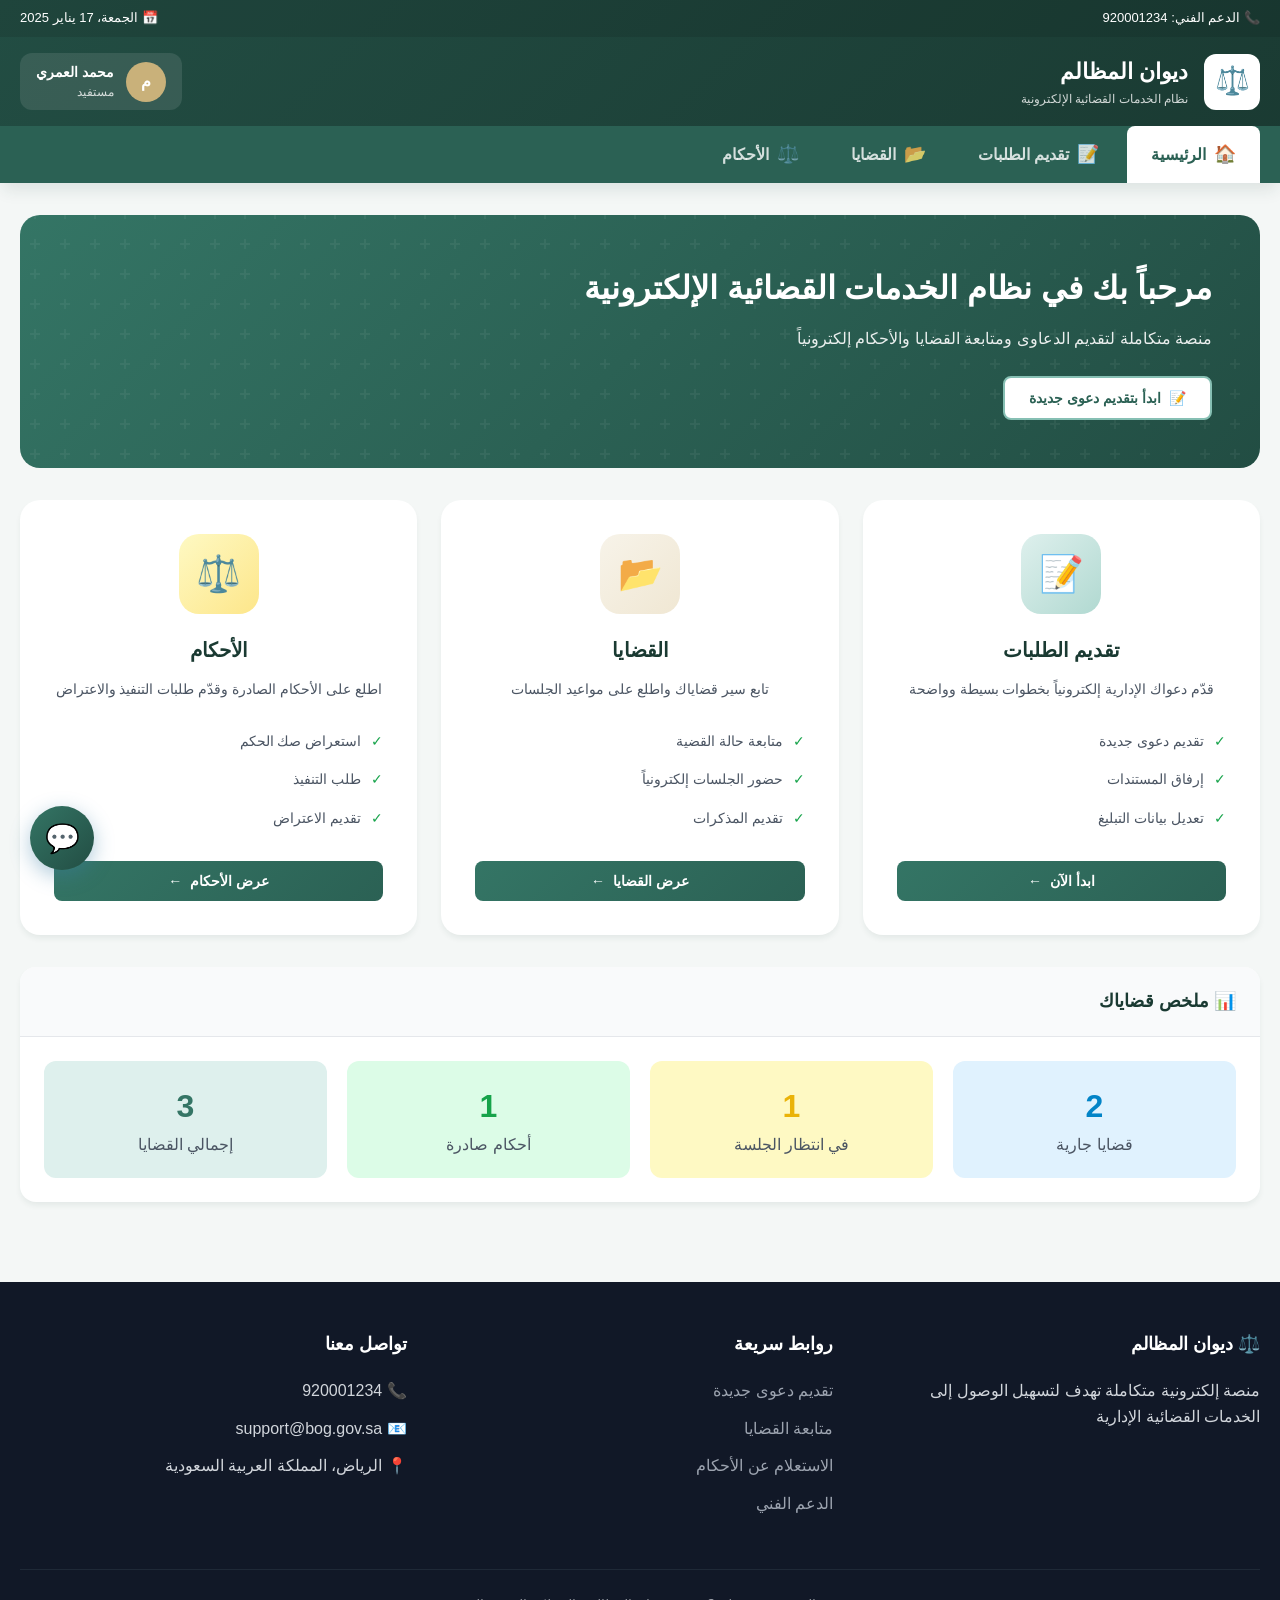
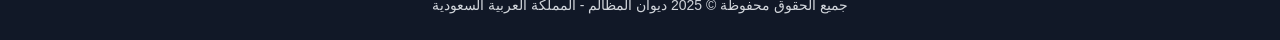
==== commit 3fd75ac2: "ؤءؤء" ====
--- a/index.html
+++ b/index.html
@@ -15,6 +15,7 @@
     <link rel="stylesheet" href="css/forms.css">
     <link rel="stylesheet" href="css/modals.css">
     <link rel="stylesheet" href="css/tables.css">
+    <link rel="stylesheet" href="css/chatbot.css">
 </head>
 
 <body>
@@ -128,6 +129,7 @@
     <script src="js/components/stepper.js"></script>
     <script src="js/components/fileUpload.js"></script>
     <script src="js/components/modals.js"></script>
+    <script src="js/components/chatbot.js"></script>
     <script src="js/app.js"></script>
 </body>
 
--- a/css/forms.css
+++ b/css/forms.css
@@ -256,4 +256,126 @@
     .form-row {
         grid-template-columns: 1fr;
     }
+}
+/* ==========================================
+   أنماط خطوة التحقق
+   ========================================== */
+
+/* حركة التحميل للتحقق */
+.verification-loader {
+    width: 50px;
+    height: 50px;
+    border: 4px solid var(--gray-200);
+    border-top-color: var(--primary-600);
+    border-radius: 50%;
+    animation: spin 1s linear infinite;
+}
+
+/* بطاقة حالة التحقق */
+.verification-status-card {
+    margin-bottom: 24px;
+}
+
+/* حقل رمز التحقق */
+#verification-code-input {
+    font-family: 'Courier New', monospace;
+}
+
+#verification-code-input:focus {
+    border-color: var(--primary-500);
+    box-shadow: 0 0 0 3px rgba(58, 124, 165, 0.2);
+}
+
+/* تنسيق الخطوات في الـ Stepper */
+.stepper {
+    display: flex;
+    justify-content: space-between;
+    margin-bottom: 40px;
+    position: relative;
+    padding: 0 20px;
+}
+
+.stepper::before {
+    content: '';
+    position: absolute;
+    top: 20px;
+    right: 40px;
+    left: 40px;
+    height: 3px;
+    background: var(--gray-200);
+    z-index: 0;
+}
+
+/* تحسين عرض الخطوات على الشاشات الصغيرة */
+@media (max-width: 768px) {
+    .stepper {
+        padding: 0 10px;
+    }
+
+    .stepper::before {
+        right: 20px;
+        left: 20px;
+    }
+
+    .step-label {
+        font-size: 11px;
+        max-width: 60px;
+        text-align: center;
+    }
+
+    .step-number {
+        width: 36px;
+        height: 36px;
+        font-size: 14px;
+    }
+}
+
+/* أنماط الزر المعطل */
+.btn:disabled {
+    opacity: 0.5;
+    cursor: not-allowed;
+}
+
+.btn:disabled:hover {
+    transform: none;
+    box-shadow: none;
+}
+
+/* تأثير النبض للحالة الجارية */
+@keyframes pulse {
+
+    0%,
+    100% {
+        opacity: 1;
+    }
+
+    50% {
+        opacity: 0.5;
+    }
+}
+
+.verification-status-card .verification-loader {
+    animation: spin 1s linear infinite;
+}
+
+/* رسالة حالة التحقق */
+.verification-message {
+    padding: 16px;
+    border-radius: 12px;
+    margin-bottom: 16px;
+}
+
+.verification-message.pending {
+    background: var(--warning-100);
+    border: 1px solid var(--warning-500);
+}
+
+.verification-message.success {
+    background: var(--success-100);
+    border: 1px solid var(--success-500);
+}
+
+.verification-message.error {
+    background: var(--danger-100);
+    border: 1px solid var(--danger-500);
 }
--- a/css/chatbot.css
+++ b/css/chatbot.css
@@ -0,0 +1,433 @@
+/* ==========================================
+   أنماط الشات بوت التفاعلي
+   ========================================== */
+
+/* زر الشات العائم */
+.chatbot-fab {
+    position: fixed;
+    bottom: 30px;
+    left: 30px;
+    width: 64px;
+    height: 64px;
+    border-radius: 50%;
+    background: linear-gradient(135deg, var(--primary-600), var(--primary-800));
+    color: white;
+    border: none;
+    cursor: pointer;
+    box-shadow: 0 6px 20px rgba(58, 124, 165, 0.4);
+    z-index: 1000;
+    display: flex;
+    align-items: center;
+    justify-content: center;
+    transition: all 0.3s ease;
+}
+
+.chatbot-fab:hover {
+    transform: scale(1.1);
+    box-shadow: 0 8px 25px rgba(58, 124, 165, 0.5);
+}
+
+.chatbot-fab.open .fab-icon {
+    display: none;
+}
+
+.fab-icon {
+    font-size: 28px;
+}
+
+.fab-badge {
+    position: absolute;
+    top: -5px;
+    right: -5px;
+    background: var(--danger-500);
+    color: white;
+    font-size: 12px;
+    font-weight: bold;
+    width: 22px;
+    height: 22px;
+    border-radius: 50%;
+    display: flex;
+    align-items: center;
+    justify-content: center;
+}
+
+/* نافذة الشات */
+.chatbot-container {
+    position: fixed;
+    bottom: 110px;
+    left: 30px;
+    width: 400px;
+    height: 550px;
+    background: var(--white);
+    border-radius: 24px;
+    box-shadow: 0 10px 50px rgba(0, 0, 0, 0.2);
+    z-index: 999;
+    display: none;
+    flex-direction: column;
+    overflow: hidden;
+    animation: slideUp 0.3s ease;
+}
+
+.chatbot-container.open {
+    display: flex;
+}
+
+@keyframes slideUp {
+    from {
+        opacity: 0;
+        transform: translateY(20px);
+    }
+
+    to {
+        opacity: 1;
+        transform: translateY(0);
+    }
+}
+
+/* رأس الشات */
+.chatbot-header {
+    background: linear-gradient(135deg, var(--primary-700), var(--primary-900));
+    color: white;
+    padding: 16px 20px;
+    display: flex;
+    align-items: center;
+    justify-content: space-between;
+}
+
+.chatbot-header-info {
+    display: flex;
+    align-items: center;
+    gap: 12px;
+}
+
+.chatbot-avatar {
+    width: 45px;
+    height: 45px;
+    background: rgba(255, 255, 255, 0.2);
+    border-radius: 50%;
+    display: flex;
+    align-items: center;
+    justify-content: center;
+    font-size: 24px;
+}
+
+.chatbot-header-text {
+    display: flex;
+    flex-direction: column;
+}
+
+.chatbot-name {
+    font-weight: 700;
+    font-size: 16px;
+}
+
+.chatbot-status {
+    font-size: 12px;
+    opacity: 0.9;
+    display: flex;
+    align-items: center;
+    gap: 6px;
+}
+
+.status-dot {
+    width: 8px;
+    height: 8px;
+    background: #4ade80;
+    border-radius: 50%;
+    animation: pulse 2s infinite;
+}
+
+.chatbot-header-actions {
+    display: flex;
+    gap: 8px;
+}
+
+.chatbot-header-btn {
+    width: 36px;
+    height: 36px;
+    background: rgba(255, 255, 255, 0.15);
+    border: none;
+    border-radius: 50%;
+    color: white;
+    cursor: pointer;
+    display: flex;
+    align-items: center;
+    justify-content: center;
+    font-size: 16px;
+    transition: background 0.2s;
+}
+
+.chatbot-header-btn:hover {
+    background: rgba(255, 255, 255, 0.25);
+}
+
+/* منطقة الرسائل */
+.chatbot-messages {
+    flex: 1;
+    padding: 20px;
+    overflow-y: auto;
+    background: linear-gradient(180deg, #f8fafc 0%, #f1f5f9 100%);
+    display: flex;
+    flex-direction: column;
+    gap: 16px;
+}
+
+/* الرسائل */
+.chat-message {
+    display: flex;
+    gap: 10px;
+    max-width: 90%;
+    animation: messageIn 0.3s ease;
+}
+
+@keyframes messageIn {
+    from {
+        opacity: 0;
+        transform: translateY(10px);
+    }
+
+    to {
+        opacity: 1;
+        transform: translateY(0);
+    }
+}
+
+.bot-message {
+    align-self: flex-start;
+}
+
+.user-message {
+    align-self: flex-end;
+    flex-direction: row-reverse;
+}
+
+.message-avatar {
+    width: 36px;
+    height: 36px;
+    background: var(--primary-100);
+    border-radius: 50%;
+    display: flex;
+    align-items: center;
+    justify-content: center;
+    font-size: 18px;
+    flex-shrink: 0;
+}
+
+.message-content {
+    background: var(--white);
+    padding: 12px 16px;
+    border-radius: 16px;
+    box-shadow: 0 2px 8px rgba(0, 0, 0, 0.08);
+}
+
+.user-message .message-content {
+    background: var(--primary-600);
+    color: white;
+}
+
+.message-text {
+    font-size: 14px;
+    line-height: 1.6;
+}
+
+.message-text strong {
+    color: var(--primary-700);
+}
+
+.user-message .message-text strong {
+    color: white;
+}
+
+.message-time {
+    font-size: 11px;
+    color: var(--text-muted);
+    margin-top: 6px;
+    text-align: left;
+}
+
+.user-message .message-time {
+    color: rgba(255, 255, 255, 0.7);
+    text-align: right;
+}
+
+/* الخيارات */
+.chat-options {
+    display: flex;
+    flex-direction: column;
+    gap: 8px;
+    margin-top: 8px;
+    animation: messageIn 0.3s ease;
+}
+
+.chat-option-btn {
+    display: flex;
+    align-items: center;
+    gap: 12px;
+    padding: 12px 16px;
+    background: var(--white);
+    border: 2px solid var(--gray-200);
+    border-radius: 12px;
+    cursor: pointer;
+    text-align: right;
+    transition: all 0.2s ease;
+    font-family: inherit;
+}
+
+.chat-option-btn:hover {
+    background: var(--primary-50);
+    border-color: var(--primary-400);
+    transform: translateX(-4px);
+}
+
+.chat-option-btn:active {
+    transform: translateX(-2px);
+}
+
+.option-number {
+    width: 28px;
+    height: 28px;
+    background: var(--primary-100);
+    color: var(--primary-700);
+    border-radius: 50%;
+    display: flex;
+    align-items: center;
+    justify-content: center;
+    font-weight: 700;
+    font-size: 13px;
+    flex-shrink: 0;
+}
+
+.chat-option-btn:hover .option-number {
+    background: var(--primary-600);
+    color: white;
+}
+
+.option-text {
+    font-size: 14px;
+    font-weight: 500;
+    color: var(--text-primary);
+}
+
+/* حقل الإدخال */
+.chatbot-input-area {
+    padding: 16px;
+    background: var(--white);
+    border-top: 1px solid var(--gray-200);
+    display: flex;
+    gap: 10px;
+}
+
+.chatbot-input {
+    flex: 1;
+    padding: 12px 16px;
+    border: 2px solid var(--gray-200);
+    border-radius: 24px;
+    font-size: 14px;
+    font-family: inherit;
+    outline: none;
+    transition: border-color 0.2s;
+}
+
+.chatbot-input:focus {
+    border-color: var(--primary-500);
+}
+
+.chatbot-send-btn {
+    width: 48px;
+    height: 48px;
+    background: var(--primary-600);
+    color: white;
+    border: none;
+    border-radius: 50%;
+    cursor: pointer;
+    display: flex;
+    align-items: center;
+    justify-content: center;
+    font-size: 18px;
+    transition: all 0.2s;
+}
+
+.chatbot-send-btn:hover {
+    background: var(--primary-700);
+    transform: scale(1.05);
+}
+
+/* التجاوب مع الشاشات الصغيرة */
+@media (max-width: 480px) {
+    .chatbot-container {
+        bottom: 0;
+        left: 0;
+        right: 0;
+        width: 100%;
+        height: 100%;
+        border-radius: 0;
+    }
+
+    .chatbot-fab {
+        bottom: 20px;
+        left: 20px;
+        width: 56px;
+        height: 56px;
+    }
+}
+
+/* تأثير الكتابة */
+.typing-indicator {
+    display: flex;
+    gap: 4px;
+    padding: 12px 16px;
+    background: var(--white);
+    border-radius: 16px;
+    width: fit-content;
+}
+
+.typing-indicator span {
+    width: 8px;
+    height: 8px;
+    background: var(--gray-400);
+    border-radius: 50%;
+    animation: typing 1.4s infinite ease-in-out;
+}
+
+.typing-indicator span:nth-child(1) {
+    animation-delay: 0s;
+}
+
+.typing-indicator span:nth-child(2) {
+    animation-delay: 0.2s;
+}
+
+.typing-indicator span:nth-child(3) {
+    animation-delay: 0.4s;
+}
+
+@keyframes typing {
+
+    0%,
+    60%,
+    100% {
+        transform: translateY(0);
+    }
+
+    30% {
+        transform: translateY(-8px);
+    }
+}
+
+/* شريط التمرير */
+.chatbot-messages::-webkit-scrollbar {
+    width: 6px;
+}
+
+.chatbot-messages::-webkit-scrollbar-track {
+    background: transparent;
+}
+
+.chatbot-messages::-webkit-scrollbar-thumb {
+    background: var(--gray-300);
+    border-radius: 3px;
+}
+
+.chatbot-messages::-webkit-scrollbar-thumb:hover {
+    background: var(--gray-400);
+}
